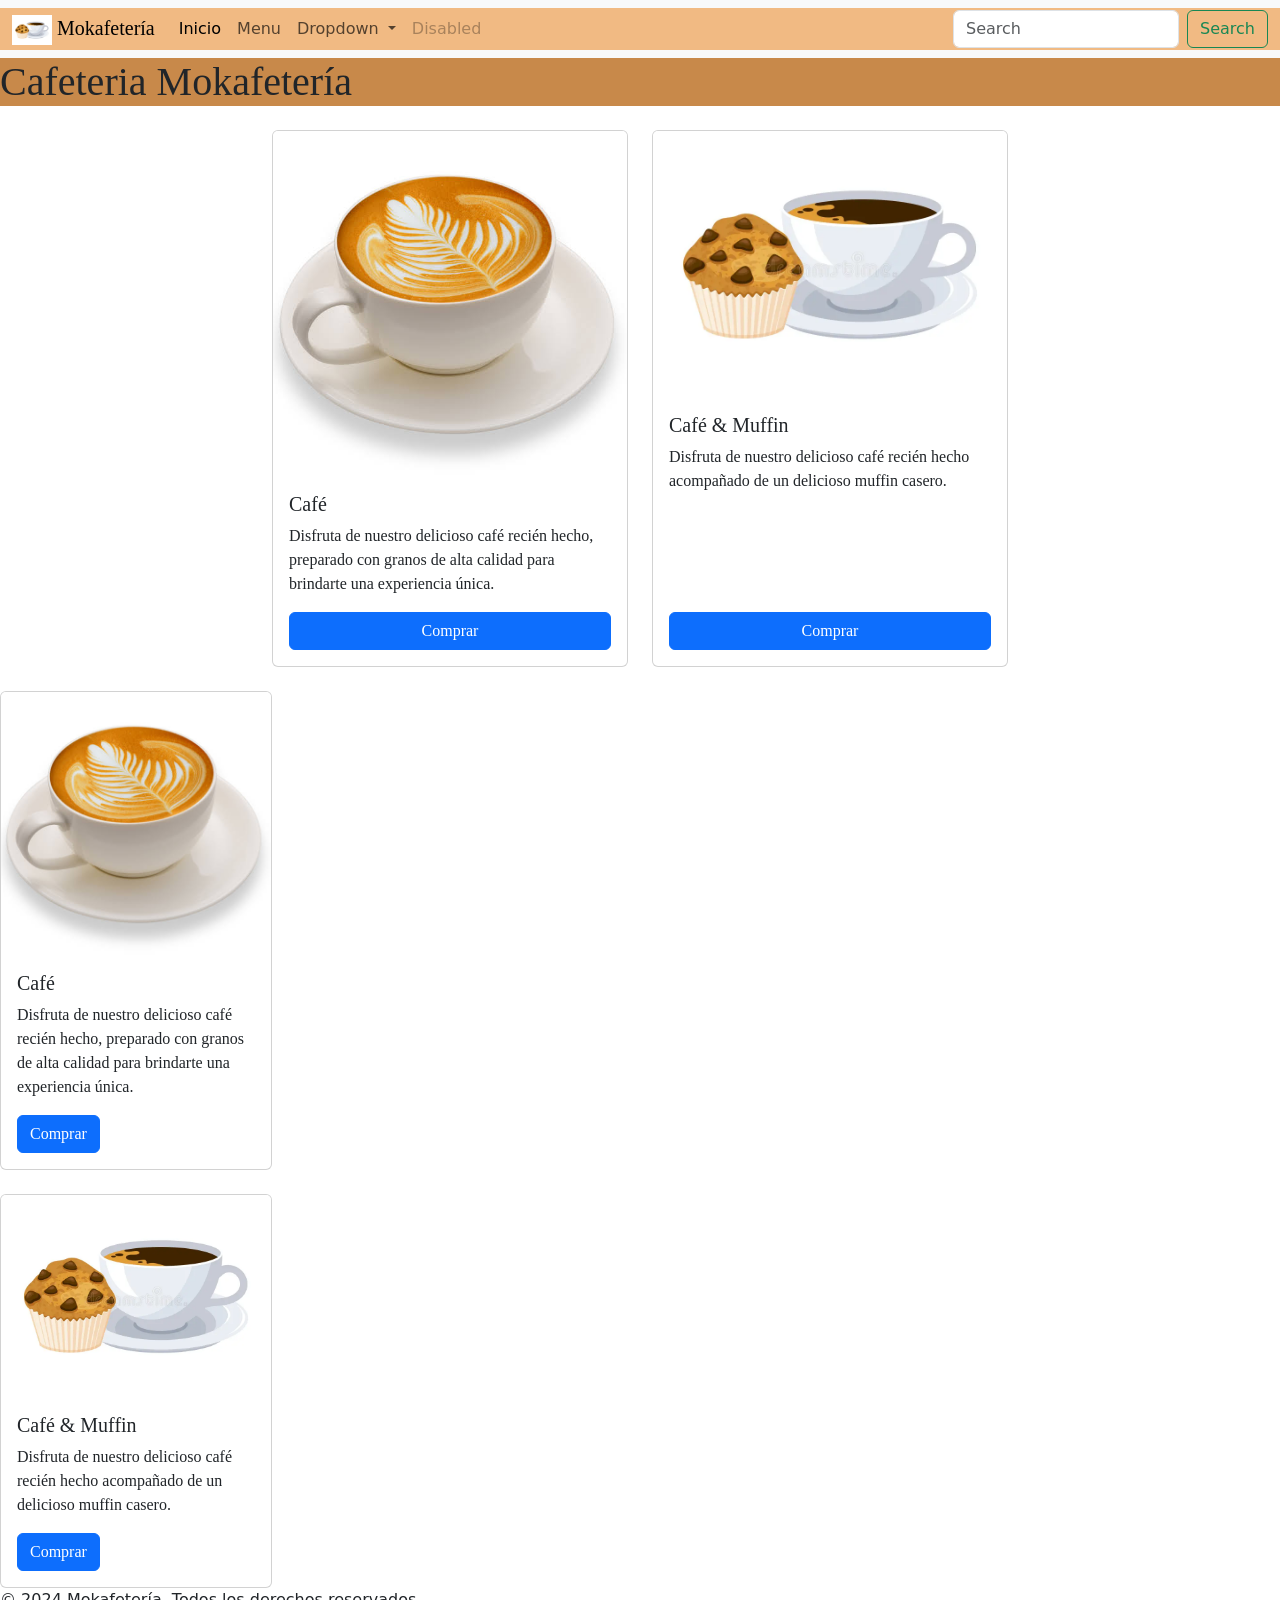
==== index.html @ 391c155c "nose" ====
<!DOCTYPE html>
<html>
    <head>
        <meta charset="utf-8"/>
        <title>Mokafetería</title>
        <link href="styles/index.css" rel="stylesheet">
        <link href="https://cdn.jsdelivr.net/npm/bootstrap@5.3.8/dist/css/bootstrap.min.css" rel="stylesheet">
    </head>

    <body>
      <!--BARRA DE NAVEGACION-->
        <nav class="navbar navbar-expand-lg bg-body-tertiary">
          <div class="container-fluid">
            <a class="navbar-brand" href="#"><img src="Imagenes/muffin-cafe-icon.webp" width="40"> Mokafetería</a>
            <button class="navbar-toggler" type="button" data-bs-toggle="collapse" data-bs-target="#navbarSupportedContent" aria-controls="navbarSupportedContent" aria-expanded="false" aria-label="Toggle navigation">
              <span class="navbar-toggler-icon"></span>
            </button>
            <div class="collapse navbar-collapse" id="navbarSupportedContent">
              <ul class="navbar-nav me-auto mb-2 mb-lg-0">
                <li class="nav-item">
                  <a class="nav-link active" aria-current="page" href="#">Inicio</a>
                </li>
                <li class="nav-item">
                  <a class="nav-link" href="#">Menu</a>
                </li>
                <li class="nav-item dropdown">
                  <a class="nav-link dropdown-toggle" href="#" role="button" data-bs-toggle="dropdown" aria-expanded="false">
                    Dropdown
                  </a>
                  <ul class="dropdown-menu">
                    <li><a class="dropdown-item" href="#">Action</a></li>
                    <li><a class="dropdown-item" href="#">Another action</a></li>
                    <li><hr class="dropdown-divider"></li>
                    <li><a class="dropdown-item" href="#">Something else here</a></li>
                  </ul>
                </li>
                <li class="nav-item">
                  <a class="nav-link disabled" aria-disabled="true">Disabled</a>
                </li>
              </ul>
              <form class="d-flex" role="search">
                <input class="form-control me-2" type="search" placeholder="Search" aria-label="Search"/>
                <button class="btn btn-outline-success" type="submit">Search</button>
              </form>
            </div>
          </div>
        </nav>
        <!-- TÍTULO DE LA PÁGINA -->
        <h1 class="titulo">Cafeteria Mokafetería</h1>

        <!-- TARJETA DE PRODUCTOS -->

        <div class="container my-4">
          <div class="row g-4 justify-content-center">
            
            <div class="col-12 col-md-6 col-lg-4 d-flex align-items-stretch">
              <div class="card w-100">
                <img src="Imagenes/cafe.jpg" class="card-img-top" alt="Imagen de café"/>
                <div class="card-body d-flex flex-column">
                  <h5 class="card-title">Café</h5>
                  <p class="card-text">Disfruta de nuestro delicioso café recién hecho, preparado con granos de alta calidad para brindarte una experiencia única.</p>
                  <a href="#" class="btn btn-primary mt-auto">Comprar</a>
                </div>
              </div>
            </div>

            <div class="col-12 col-md-6 col-lg-4 d-flex align-items-stretch">
              <div class="card w-100">
                <img src="Imagenes/muffin-cafe-icon.webp" class="card-img-top" alt="Imagen de café y muffin"/>
                <div class="card-body d-flex flex-column">
                  <h5 class="card-title">Café & Muffin</h5>
                  <p class="card-text">Disfruta de nuestro delicioso café recién hecho acompañado de un delicioso muffin casero.</p>
                  <a href="#" class="btn btn-primary mt-auto">Comprar</a>
                </div>
              </div>
            </div>

          </div>
        </div>
        
        <div class="card" style="width: 17rem;">
          <img src="Imagenes/cafe.jpg" class="card-img-top" alt="Imagen de café"/>
          <div class="card-body">
            <h5 class="card-title">Café</h5>
            <p class="card-text">Disfruta de nuestro delicioso café recién hecho, preparado con granos de alta calidad para brindarte una experiencia única.</p>
            <a href="#" class="btn btn-primary">Comprar</a>
          </div>
        </div>
        <br/>
        <div class="card" style="width: 17rem;">
          <img src="Imagenes/muffin-cafe-icon.webp" class="card-img-top" alt="Imagen de café"/>
          <div class="card-body">
            <h5 class="card-title">Café & Muffin</h5>
            <p class="card-text">Disfruta de nuestro delicioso café recién hecho acompañado de un delicioso muffin casero.</p>
            <a href="#" class="btn btn-primary">Comprar</a>
          </div>
        </div>
        <!-- PIE DE PÁGINA -->
        <footer class="footer">
          <p>&copy; 2024 Mokafetería. Todos los derechos reservados.</p>
        </footer>
        <script src="https://cdn.jsdelivr.net/npm/bootstrap@5.3.8/dist/js/bootstrap.bundle.min.js"></script>

        <script src = "script.js"></script>
    </body>
</html>
---- styles/index.css ----
/**
actualizzar repositorio
git remote add origin https://github.com/gitDarkoxd/Cafeteria-Muffin.git
git branch -M main
git push -u origin main
 */

html{
    background-color:rgb(200, 137, 74)
}
.titulo{
    font-family:Georgia, 'Times New Roman', Times, serif;
    background-color:rgb(200, 137, 74) 
}
.navbar-brand{
    font-family:Georgia, 'Times New Roman', Times, serif;
}
.container-fluid{
    background-color:rgb(241, 186, 131)
}

.card{
    font-family:Georgia, 'Times New Roman', Times, serif;
    background-color:rgb(146, 102, 59)
}
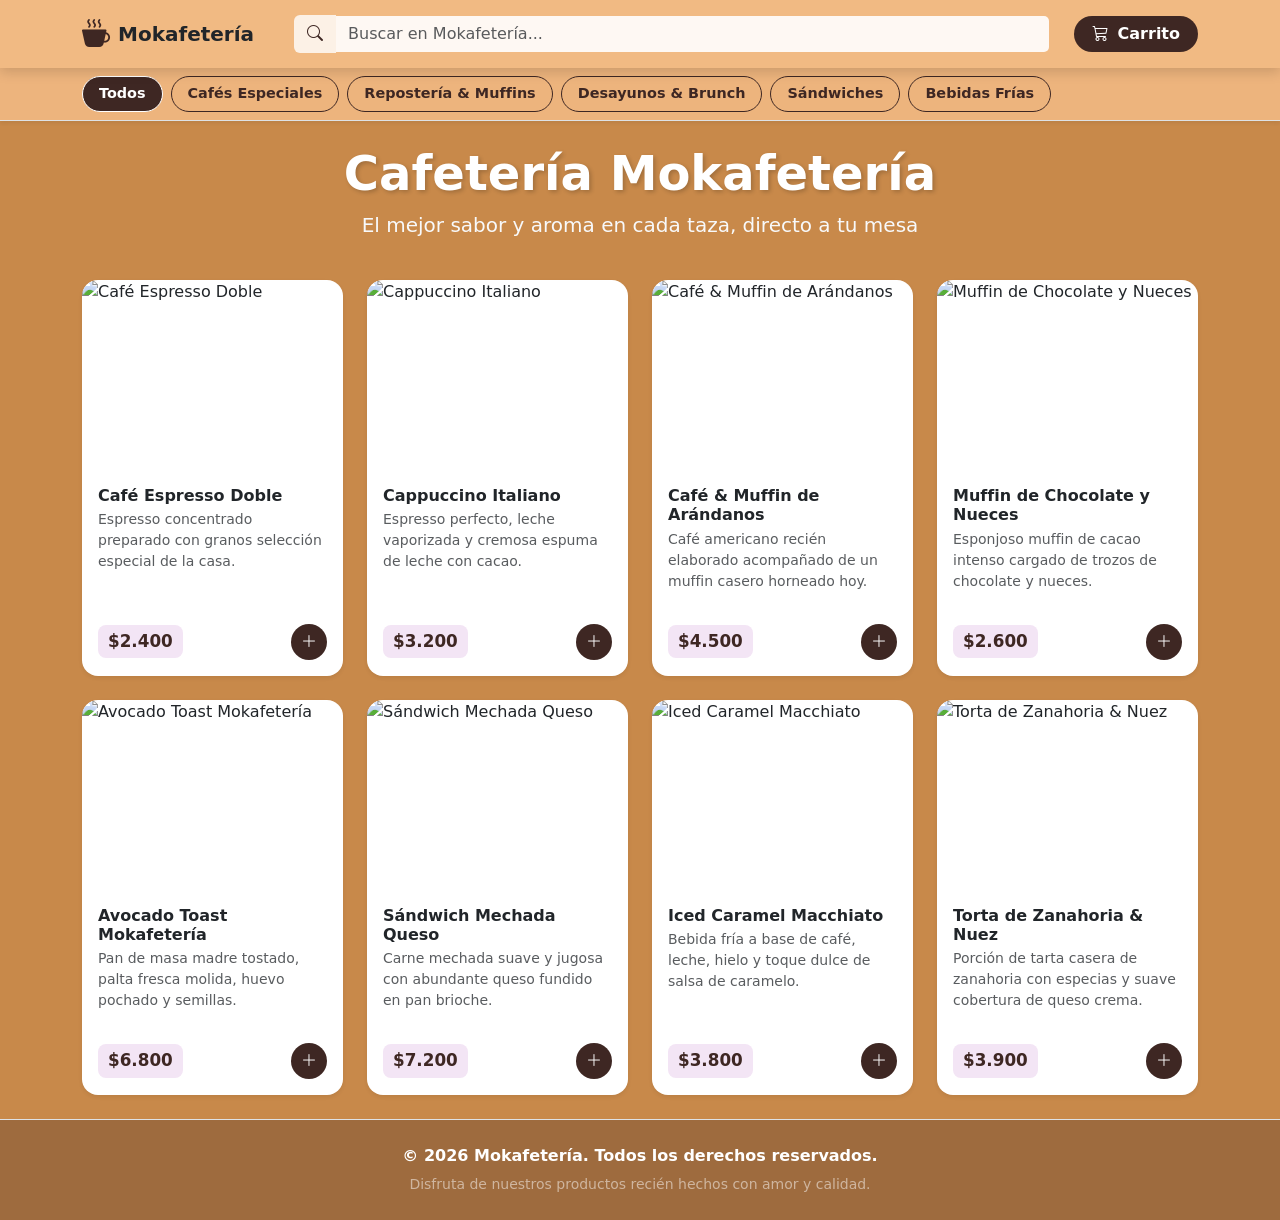
==== commit 25854c17: "gran actualizacion con IA, una segunda opcion en el archivo "Menu"" ====
--- a/index.html
+++ b/index.html
@@ -1,106 +1,108 @@
 <!DOCTYPE html>
-<html>
-    <head>
-        <meta charset="utf-8"/>
-        <title>Mokafetería</title>
-        <link href="styles/index.css" rel="stylesheet">
-        <link href="https://cdn.jsdelivr.net/npm/bootstrap@5.3.8/dist/css/bootstrap.min.css" rel="stylesheet">
-    </head>
+<html lang="es">
+<head>
+  <meta charset="UTF-8">
+  <meta name="viewport" content="width=device-width, initial-scale=1.0">
+  <title>Cafetería Mokafetería | Pedir en línea</title>
+  <!-- Bootstrap 5 CSS -->
+  <link href="https://cdn.jsdelivr.net/npm/bootstrap@5.3.2/dist/css/bootstrap.min.css" rel="stylesheet">
+  <!-- Bootstrap Icons -->
+  <link rel="stylesheet" href="https://cdn.jsdelivr.net/npm/bootstrap-icons@1.11.1/font/bootstrap-icons.css">
+  <!-- Custom CSS -->
+  <link href="styles/index.css" rel="stylesheet">
+</head>
+<body>
 
-    <body>
-      <!--BARRA DE NAVEGACION-->
-        <nav class="navbar navbar-expand-lg bg-body-tertiary">
-          <div class="container-fluid">
-            <a class="navbar-brand" href="#"><img src="Imagenes/muffin-cafe-icon.webp" width="40"> Mokafetería</a>
-            <button class="navbar-toggler" type="button" data-bs-toggle="collapse" data-bs-target="#navbarSupportedContent" aria-controls="navbarSupportedContent" aria-expanded="false" aria-label="Toggle navigation">
-              <span class="navbar-toggler-icon"></span>
-            </button>
-            <div class="collapse navbar-collapse" id="navbarSupportedContent">
-              <ul class="navbar-nav me-auto mb-2 mb-lg-0">
-                <li class="nav-item">
-                  <a class="nav-link active" aria-current="page" href="#">Inicio</a>
-                </li>
-                <li class="nav-item">
-                  <a class="nav-link" href="#">Menu</a>
-                </li>
-                <li class="nav-item dropdown">
-                  <a class="nav-link dropdown-toggle" href="#" role="button" data-bs-toggle="dropdown" aria-expanded="false">
-                    Dropdown
-                  </a>
-                  <ul class="dropdown-menu">
-                    <li><a class="dropdown-item" href="#">Action</a></li>
-                    <li><a class="dropdown-item" href="#">Another action</a></li>
-                    <li><hr class="dropdown-divider"></li>
-                    <li><a class="dropdown-item" href="#">Something else here</a></li>
-                  </ul>
-                </li>
-                <li class="nav-item">
-                  <a class="nav-link disabled" aria-disabled="true">Disabled</a>
-                </li>
-              </ul>
-              <form class="d-flex" role="search">
-                <input class="form-control me-2" type="search" placeholder="Search" aria-label="Search"/>
-                <button class="btn btn-outline-success" type="submit">Search</button>
-              </form>
-            </div>
+  <!-- NAVBAR PRINCIPAL (Color: rgb(241, 186, 131)) -->
+  <nav class="navbar navbar-expand-lg brand-navbar sticky-top">
+    <div class="container">
+      <a class="navbar-brand fw-bold text-dark d-flex align-items-center" href="#">
+        <i class="bi bi-cup-hot-fill me-2 fs-3 text-coffee"></i>
+        <span>Mokafetería</span>
+      </a>
+      
+      <!-- Búsqueda rápida -->
+      <div class="d-flex flex-grow-1 mx-lg-4 mx-2">
+        <div class="input-group">
+          <span class="input-group-text search-icon"><i class="bi bi-search"></i></span>
+          <input type="search" id="searchInput" class="form-control search-input" placeholder="Buscar en Mokafetería...">
+        </div>
+      </div>
+
+      <!-- Carrito / Pedido -->
+      <button class="btn btn-cart position-relative" data-bs-toggle="modal" data-bs-target="#cartModal">
+        <i class="bi bi-cart3 me-1"></i> Carrito
+        <span id="cartBadge" class="position-absolute top-0 start-100 translate-middle badge rounded-pill bg-danger d-none">
+          0
+        </span>
+      </button>
+    </div>
+  </nav>
+
+  <!-- BARRA DE CATEGORÍAS NAVEGABLE -->
+  <div class="categories-bar border-bottom py-2 shadow-sm">
+    <div class="container">
+      <div class="category-scroll d-flex gap-2">
+        <button class="btn btn-category active" data-category="todos">Todos</button>
+        <button class="btn btn-category" data-category="cafes">Cafés Especiales</button>
+        <button class="btn btn-category" data-category="reposteria">Repostería & Muffins</button>
+        <button class="btn btn-category" data-category="desayunos">Desayunos & Brunch</button>
+        <button class="btn btn-category" data-category="sandwiches">Sándwiches</button>
+        <button class="btn btn-category" data-category="bebidas">Bebidas Frías</button>
+      </div>
+    </div>
+  </div>
+
+  <!-- TÍTULO Y PRESENTACIÓN -->
+  <div class="container mt-4 text-center text-light">
+    <h1 class="fw-bold display-5 brand-title">Cafetería Mokafetería</h1>
+    <p class="lead">El mejor sabor y aroma en cada taza, directo a tu mesa</p>
+  </div>
+
+  <!-- CONTENIDO PRINCIPAL: GRILLA DE PRODUCTOS RESPONSIVA -->
+  <main class="container my-4">
+    <div id="productsGrid" class="row row-cols-1 row-cols-sm-2 row-cols-md-3 row-cols-lg-4 g-4">
+      <!-- Los productos se cargan dinámicamente desde script.js -->
+    </div>
+  </main>
+
+  <!-- MODAL CARRITO -->
+  <div class="modal fade" id="cartModal" tabindex="-1" aria-labelledby="cartModalLabel" aria-hidden="true">
+    <div class="modal-dialog modal-dialog-centered">
+      <div class="modal-content">
+        <div class="modal-header">
+          <h5 class="modal-title fw-bold" id="cartModalLabel"><i class="bi bi-bag-check me-2"></i>Tu Pedido</h5>
+          <button type="button" class="btn-close" data-bs-dismiss="modal" aria-label="Close"></button>
+        </div>
+        <div class="modal-body">
+          <div id="cartItemsContainer">
+            <p class="text-center text-muted py-4">Tu carrito está vacío</p>
           </div>
-        </nav>
-        <!-- TÍTULO DE LA PÁGINA -->
-        <h1 class="titulo">Cafeteria Mokafetería</h1>
-
-        <!-- TARJETA DE PRODUCTOS -->
-
-        <div class="container my-4">
-          <div class="row g-4 justify-content-center">
-            
-            <div class="col-12 col-md-6 col-lg-4 d-flex align-items-stretch">
-              <div class="card w-100">
-                <img src="Imagenes/cafe.jpg" class="card-img-top" alt="Imagen de café"/>
-                <div class="card-body d-flex flex-column">
-                  <h5 class="card-title">Café</h5>
-                  <p class="card-text">Disfruta de nuestro delicioso café recién hecho, preparado con granos de alta calidad para brindarte una experiencia única.</p>
-                  <a href="#" class="btn btn-primary mt-auto">Comprar</a>
-                </div>
-              </div>
-            </div>
-
-            <div class="col-12 col-md-6 col-lg-4 d-flex align-items-stretch">
-              <div class="card w-100">
-                <img src="Imagenes/muffin-cafe-icon.webp" class="card-img-top" alt="Imagen de café y muffin"/>
-                <div class="card-body d-flex flex-column">
-                  <h5 class="card-title">Café & Muffin</h5>
-                  <p class="card-text">Disfruta de nuestro delicioso café recién hecho acompañado de un delicioso muffin casero.</p>
-                  <a href="#" class="btn btn-primary mt-auto">Comprar</a>
-                </div>
-              </div>
-            </div>
-
+          <hr>
+          <div class="d-flex justify-content-between align-items-center fw-bold fs-5">
+            <span>Total:</span>
+            <span id="cartTotal">$0</span>
           </div>
         </div>
-        
-        <div class="card" style="width: 17rem;">
-          <img src="Imagenes/cafe.jpg" class="card-img-top" alt="Imagen de café"/>
-          <div class="card-body">
-            <h5 class="card-title">Café</h5>
-            <p class="card-text">Disfruta de nuestro delicioso café recién hecho, preparado con granos de alta calidad para brindarte una experiencia única.</p>
-            <a href="#" class="btn btn-primary">Comprar</a>
-          </div>
+        <div class="modal-footer">
+          <button type="button" class="btn btn-outline-secondary" data-bs-dismiss="modal">Seguir comprando</button>
+          <button type="button" id="checkoutBtn" class="btn btn-primary-custom" disabled>Confirmar Pedido</button>
         </div>
-        <br/>
-        <div class="card" style="width: 17rem;">
-          <img src="Imagenes/muffin-cafe-icon.webp" class="card-img-top" alt="Imagen de café"/>
-          <div class="card-body">
-            <h5 class="card-title">Café & Muffin</h5>
-            <p class="card-text">Disfruta de nuestro delicioso café recién hecho acompañado de un delicioso muffin casero.</p>
-            <a href="#" class="btn btn-primary">Comprar</a>
-          </div>
-        </div>
-        <!-- PIE DE PÁGINA -->
-        <footer class="footer">
-          <p>&copy; 2024 Mokafetería. Todos los derechos reservados.</p>
-        </footer>
-        <script src="https://cdn.jsdelivr.net/npm/bootstrap@5.3.8/dist/js/bootstrap.bundle.min.js"></script>
+      </div>
+    </div>
+  </div>
 
-        <script src = "script.js"></script>
-    </body>
+  <!-- PIE DE PÁGINA -->
+  <footer class="footer text-center py-4 border-top">
+    <div class="container">
+      <p class="mb-1 fw-semibold">&copy; 2026 Mokafetería. Todos los derechos reservados.</p>
+      <small class="text-white-50">Disfruta de nuestros productos recién hechos con amor y calidad.</small>
+    </div>
+  </footer>
+
+  <!-- Bootstrap 5 JS Bundle -->
+  <script src="https://cdn.jsdelivr.net/npm/bootstrap@5.3.2/dist/js/bootstrap.bundle.min.js"></script>
+  <!-- Custom JS -->
+  <script src="script.js"></script>
+</body>
 </html>
--- a/styles/index.css
+++ b/styles/index.css
@@ -1,25 +1,167 @@
-/**
-actualizzar repositorio
-git remote add origin https://github.com/gitDarkoxd/Cafeteria-Muffin.git
-git branch -M main
-git push -u origin main
- */
+/* ESTILOS PERSONALIZADOS MOKAFETERÍA */
 
-html{
-    background-color:rgb(200, 137, 74)
-}
-.titulo{
-    font-family:Georgia, 'Times New Roman', Times, serif;
-    background-color:rgb(200, 137, 74) 
-}
-.navbar-brand{
-    font-family:Georgia, 'Times New Roman', Times, serif;
-}
-.container-fluid{
-    background-color:rgb(241, 186, 131)
+:root {
+  --bg-color: rgb(200, 137, 74);
+  --header-color: rgb(241, 186, 131);
+  --coffee-dark: #3e2723;
+  --coffee-accent: #5d4037;
+  --card-bg: #ffffff;
 }
 
-.card{
-    font-family:Georgia, 'Times New Roman', Times, serif;
-    background-color:rgb(146, 102, 59)
+body {
+  background-color: var(--bg-color);
+  font-family: 'Segoe UI', system-ui, -apple-system, sans-serif;
+  min-height: 100vh;
+  display: flex;
+  flex-direction: column;
 }
+
+main {
+  flex: 1;
+}
+
+/* NAVBAR Y HEADER */
+.brand-navbar {
+  background-color: var(--header-color) !important;
+  box-shadow: 0 4px 12px rgba(0, 0, 0, 0.15);
+}
+
+.text-coffee {
+  color: var(--coffee-dark);
+}
+
+.search-icon {
+  background-color: rgba(255, 255, 255, 0.8);
+  border-color: transparent;
+  color: var(--coffee-dark);
+}
+
+.search-input {
+  background-color: rgba(255, 255, 255, 0.9);
+  border-color: transparent;
+}
+
+.search-input:focus {
+  background-color: #ffffff;
+  box-shadow: 0 0 0 0.25rem rgba(62, 39, 35, 0.25);
+  border-color: var(--coffee-dark);
+}
+
+.btn-cart {
+  background-color: var(--coffee-dark);
+  color: #ffffff;
+  font-weight: 600;
+  border-radius: 20px;
+  padding: 6px 18px;
+  border: none;
+  transition: all 0.2s ease;
+}
+
+.btn-cart:hover {
+  background-color: var(--coffee-accent);
+  color: #ffffff;
+  transform: translateY(-1px);
+}
+
+/* CATEGORÍAS */
+.categories-bar {
+  background-color: rgba(241, 186, 131, 0.9);
+}
+
+.category-scroll {
+  overflow-x: auto;
+  white-space: nowrap;
+  scrollbar-width: none;
+}
+
+.category-scroll::-webkit-scrollbar {
+  display: none;
+}
+
+.btn-category {
+  border-radius: 20px;
+  padding: 6px 16px;
+  font-weight: 600;
+  font-size: 0.9rem;
+  color: var(--coffee-dark);
+  border: 1px solid var(--coffee-dark);
+  background-color: transparent;
+  transition: all 0.2s ease;
+}
+
+.btn-category:hover,
+.btn-category.active {
+  background-color: var(--coffee-dark);
+  color: #ffffff;
+}
+
+/* TÍTULO DE LA PÁGINA */
+.brand-title {
+  color: #ffffff;
+  text-shadow: 2px 2px 4px rgba(0, 0, 0, 0.2);
+}
+
+/* TARJETAS DE PRODUCTO RESPONSIVAS */
+.card-product {
+  border: none;
+  border-radius: 16px;
+  background-color: var(--card-bg);
+  transition: transform 0.25s ease, box-shadow 0.25s ease;
+  overflow: hidden;
+}
+
+.card-product:hover {
+  transform: translateY(-6px);
+  box-shadow: 0 12px 20px rgba(0, 0, 0, 0.2);
+}
+
+.card-product img {
+  height: 190px;
+  object-fit: cover;
+}
+
+.badge-price {
+  background-color: #f3e5f5;
+  color: var(--coffee-dark);
+  font-weight: 700;
+  font-size: 1.05rem;
+  border-radius: 8px;
+  padding: 4px 10px;
+}
+
+.btn-add-cart {
+  background-color: var(--coffee-dark);
+  color: #ffffff;
+  border: none;
+  width: 36px;
+  height: 36px;
+  border-radius: 50%;
+  display: flex;
+  align-items: center;
+  justify-content: center;
+  transition: background-color 0.2s ease, transform 0.2s ease;
+}
+
+.btn-add-cart:hover {
+  background-color: var(--coffee-accent);
+  transform: scale(1.1);
+}
+
+/* MODAL Y FOOTER */
+.btn-primary-custom {
+  background-color: var(--coffee-dark);
+  color: #ffffff;
+  border: none;
+  padding: 8px 20px;
+  border-radius: 8px;
+  font-weight: 600;
+}
+
+.btn-primary-custom:hover:not(:disabled) {
+  background-color: var(--coffee-accent);
+}
+
+.footer {
+  background-color: rgba(62, 39, 35, 0.3);
+  color: #ffffff;
+}
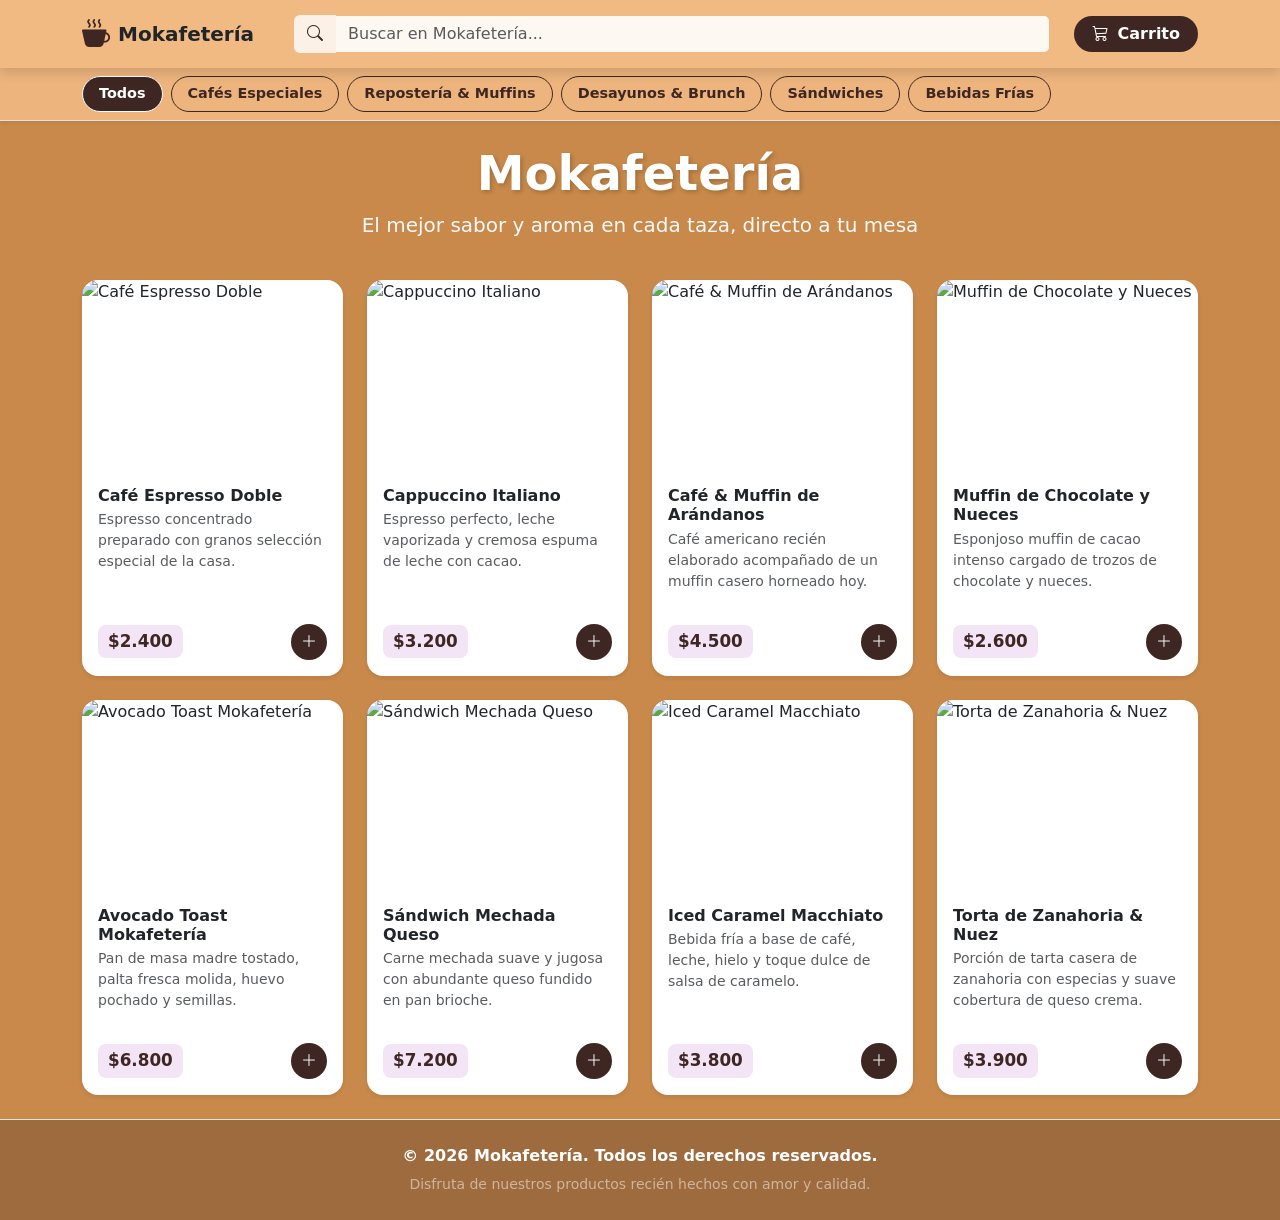
==== commit 3ecb409f: "casi listo" ====
--- a/index.html
+++ b/index.html
@@ -55,7 +55,7 @@
 
   <!-- TÍTULO Y PRESENTACIÓN -->
   <div class="container mt-4 text-center text-light">
-    <h1 class="fw-bold display-5 brand-title">Cafetería Mokafetería</h1>
+    <h1 class="fw-bold display-5 brand-title">Mokafetería</h1>
     <p class="lead">El mejor sabor y aroma en cada taza, directo a tu mesa</p>
   </div>
 
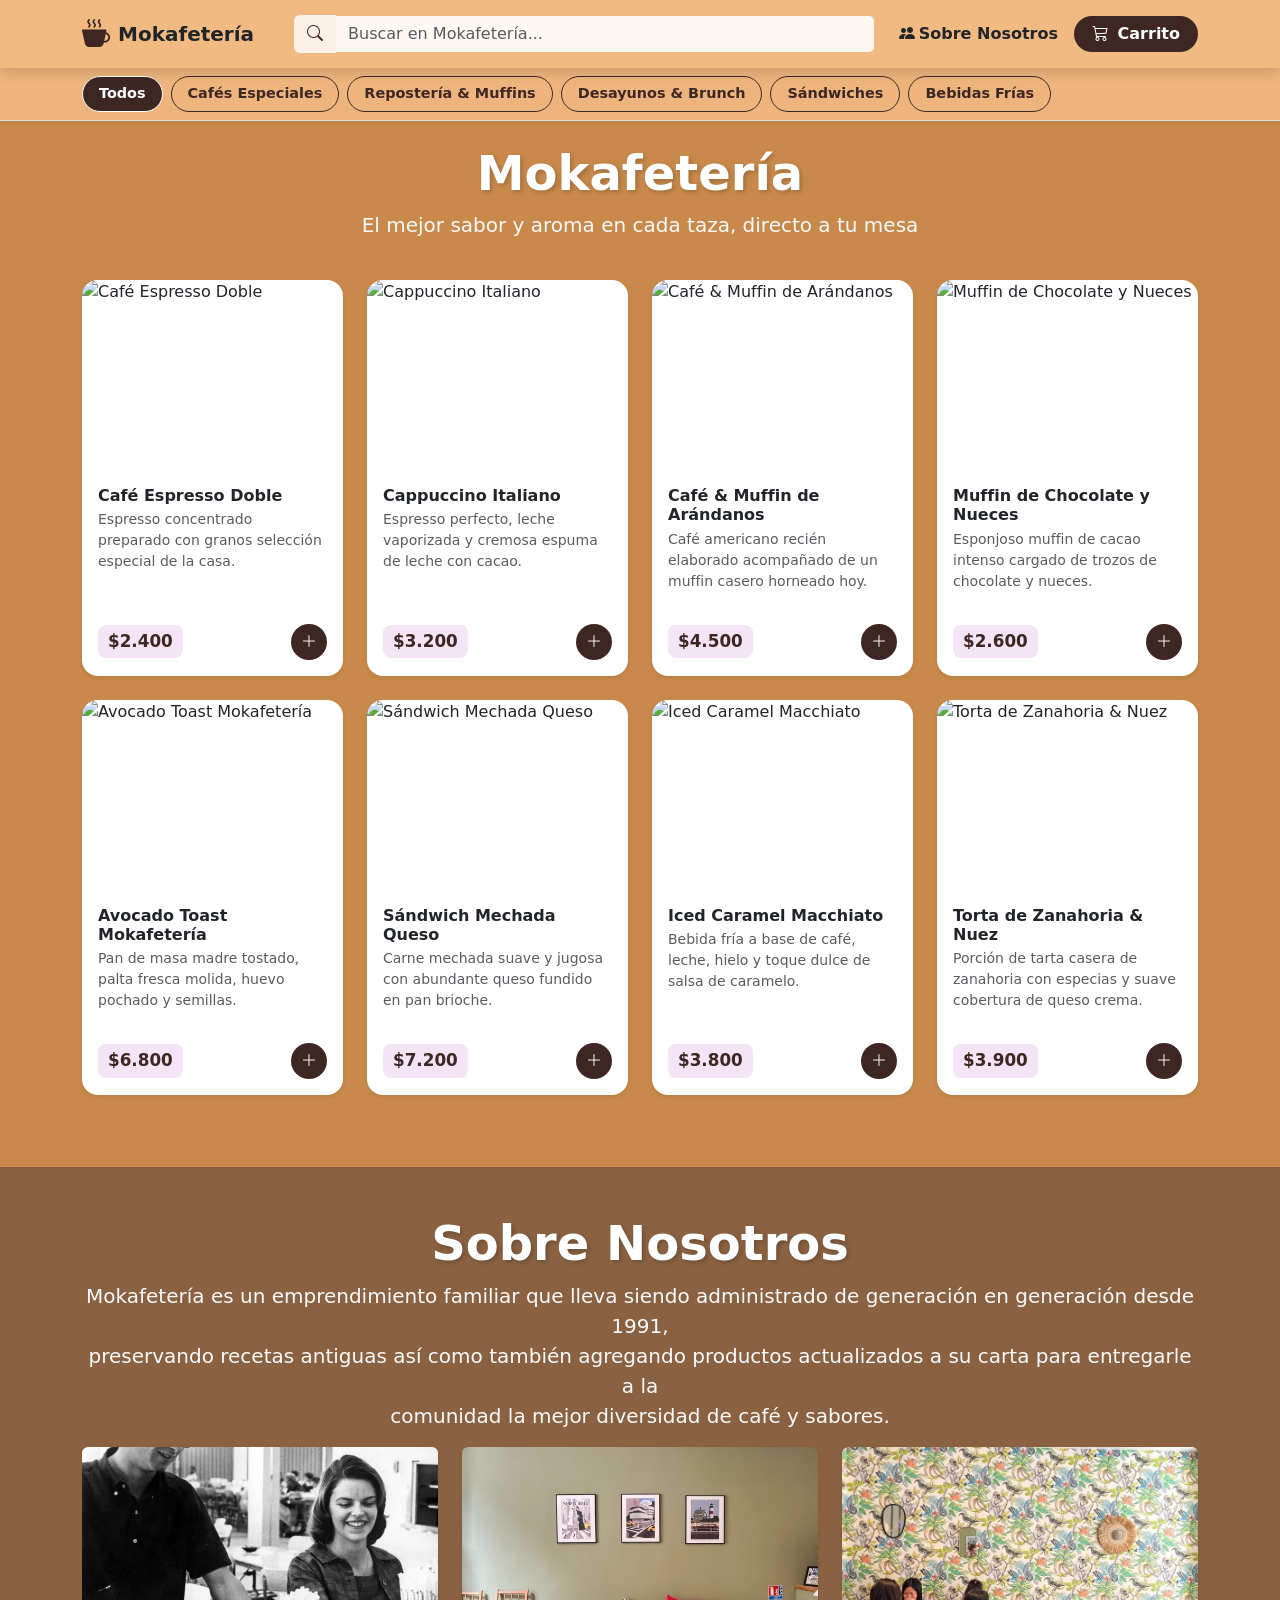
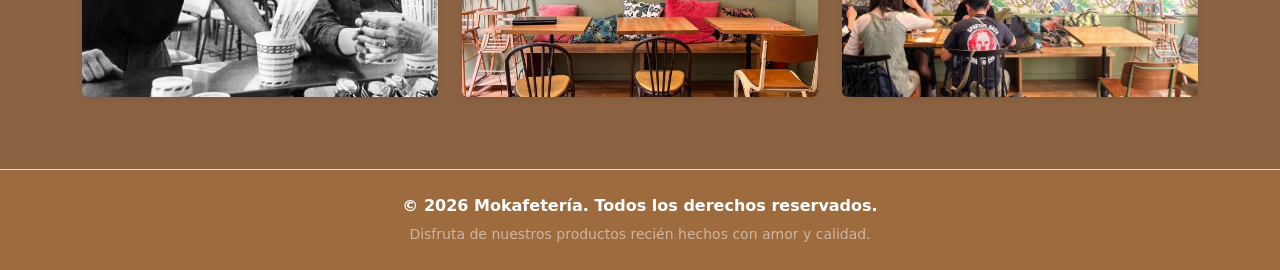
==== commit 7d32507a: "Agrega sección 'Sobre nosotros'" ====
--- a/index.html
+++ b/index.html
@@ -28,6 +28,10 @@
           <input type="search" id="searchInput" class="form-control search-input" placeholder="Buscar en Mokafetería...">
         </div>
       </div>
+      <!--BOTON A "SOBRE NOSOTROS"-->
+      <a href="#sobre-nosotros" class="text-dark text-decoration-none fw-bold me-3 d-none d-md-block">
+        <i class="bi bi-people-fill me-1"></i>Sobre Nosotros
+      </a>
 
       <!-- Carrito / Pedido -->
       <button class="btn btn-cart position-relative" data-bs-toggle="modal" data-bs-target="#cartModal">
@@ -92,6 +96,27 @@
     </div>
   </div>
 
+  <!--SOBRE NOSOTROS-->
+  <div id="sobre-nosotros" class="text-center text-light py-5 mt-5">
+    <div class="container">
+    <h1 class="fw-bold display-5 brand-title">Sobre Nosotros</h1>
+    <p class="lead">Mokafetería es un emprendimiento familiar que lleva siendo administrado de generación en generación desde 1991,<br>
+                    preservando recetas antiguas así como también agregando productos actualizados a su carta para entregarle a la<br>
+                    comunidad la mejor diversidad de café y sabores.</p>
+    <div class="row text-center">
+  <div class="col-md-4 mb-4">
+    <img src="Imagenes/cafeteria-personas.webp" alt="Fundadores" class="img-fluid rounded shadow-sm foto-galeria">
+  </div>
+  <div class="col-md-4 mb-4">
+    <img src="Imagenes/cafeteria-verde.jpg" alt="barista" class="img-fluid rounded shadow-sm foto-galeria">
+  </div>
+  <div class="col-md-4 mb-4">
+    <img src="Imagenes/cafeteria-pared.jpg" alt="barista" class="img-fluid rounded shadow-sm foto-galeria">
+  </div>
+      </div>
+    </div>
+  </div>
+
   <!-- PIE DE PÁGINA -->
   <footer class="footer text-center py-4 border-top">
     <div class="container">
--- a/styles/index.css
+++ b/styles/index.css
@@ -147,6 +147,18 @@
   transform: scale(1.1);
 }
 
+/* SOBRE NOSOTROS */
+.foto-galeria {
+    width: 100%;       
+    height: 250px;
+    object-fit: cover; 
+}
+
+#sobre-nosotros {
+    background-color: #8a6242;
+    scroll-margin-top: 70px;
+}
+
 /* MODAL Y FOOTER */
 .btn-primary-custom {
   background-color: var(--coffee-dark);
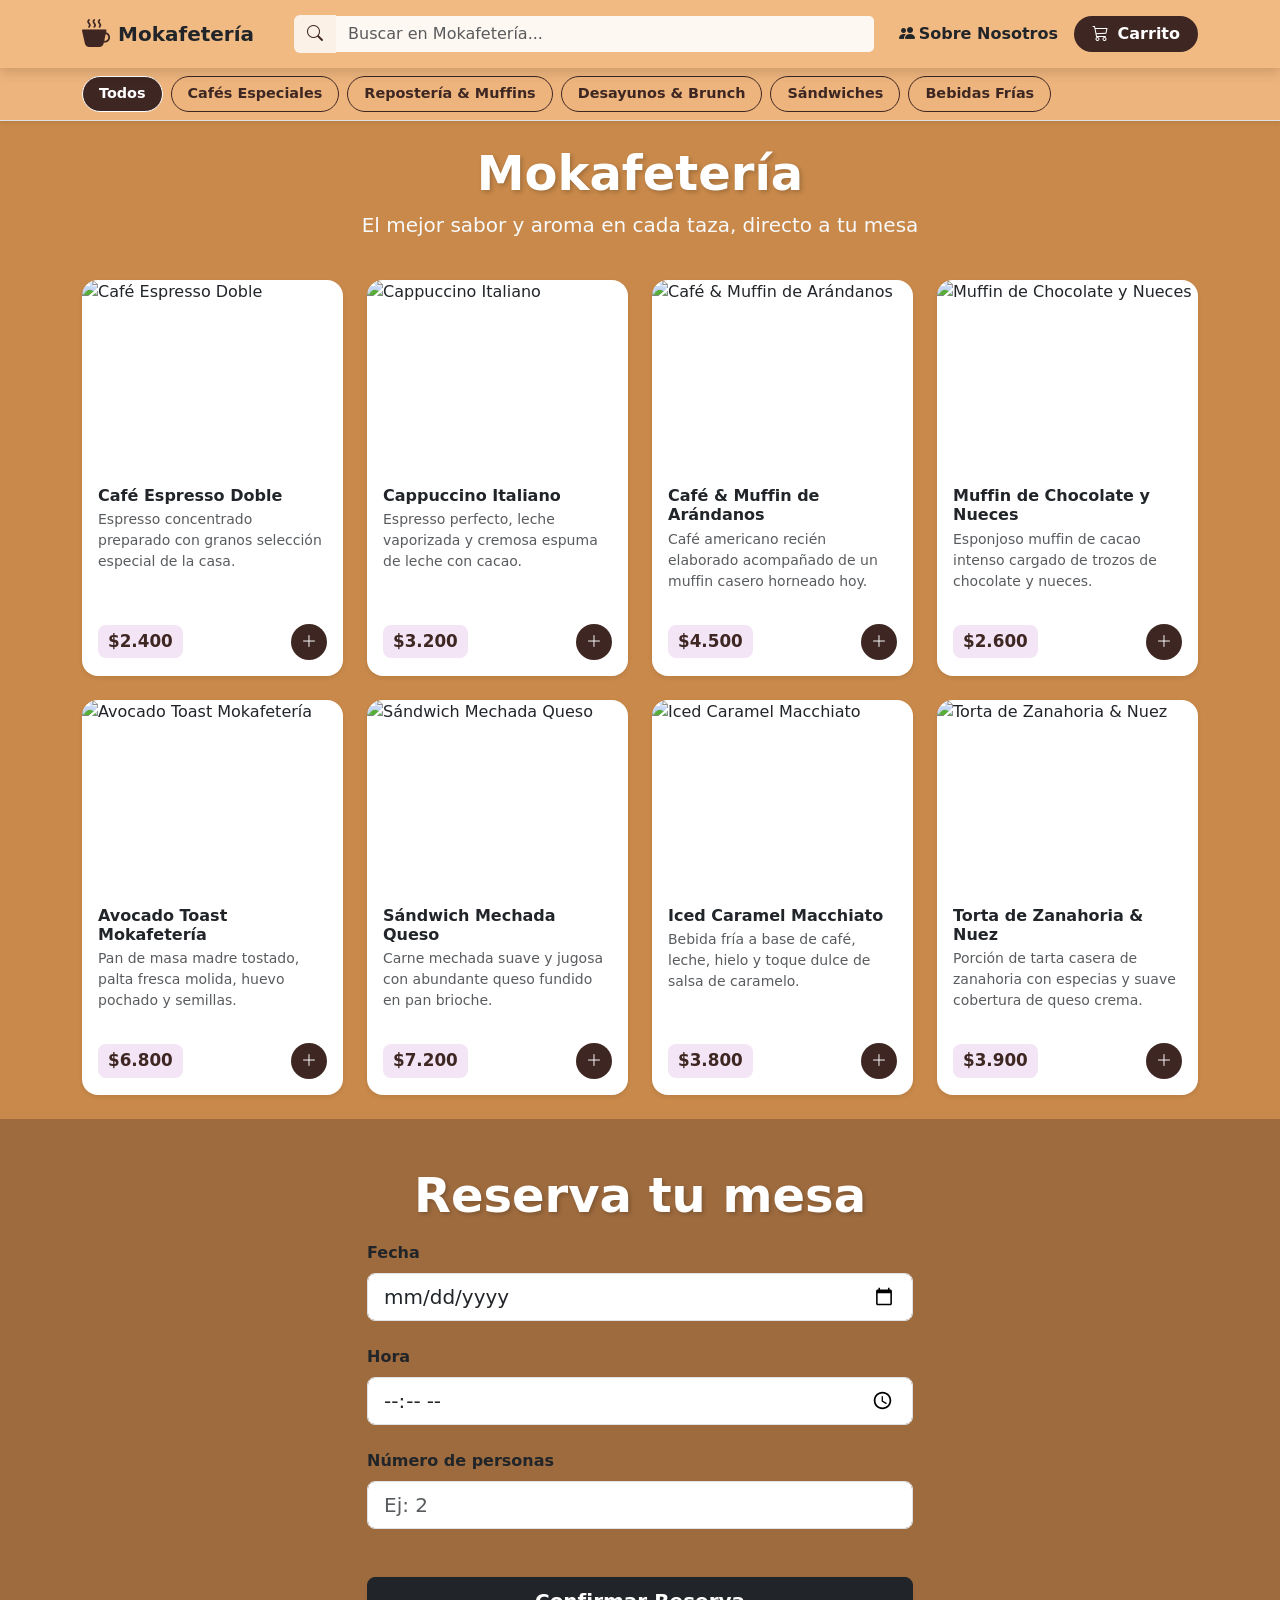
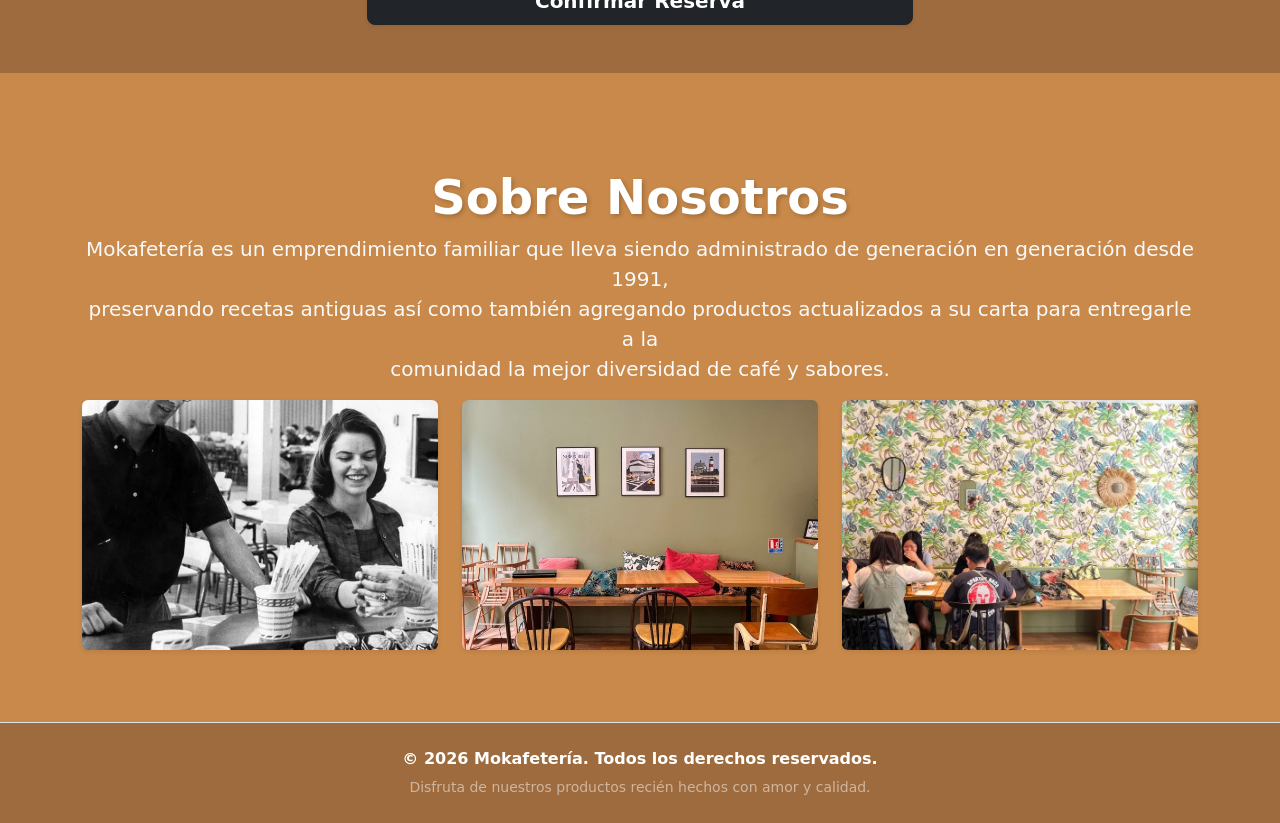
==== commit 1522ae7c: "Agrega reserva de mesas" ====
--- a/index.html
+++ b/index.html
@@ -96,6 +96,42 @@
     </div>
   </div>
 
+  <!--RESERVA DE MESAS-->
+  <div id="reservas" class="text-center py-5">
+    <div class="container">
+      
+      <h1 class="fw-bold display-5 brand-title mb-3">Reserva tu mesa</h1>
+      
+      <div class="row justify-content-center text-start">
+        <div class="col-md-8 col-lg-6">
+          
+          <div id="reservaMensaje" class="alert d-none" role="alert"></div>
+
+          <form id="reservaForm">
+            <div class="mb-4">
+              <label for="reservaFecha" class="form-label fw-semibold">Fecha</label>
+              <input type="date" id="reservaFecha" class="form-control form-control-lg" required>
+            </div>
+            
+            <div class="mb-4">
+              <label for="reservaHora" class="form-label fw-semibold">Hora</label>
+              <input type="time" id="reservaHora" class="form-control form-control-lg" required>
+            </div>
+            
+            <div class="mb-5">
+              <label for="reservaPersonas" class="form-label fw-semibold">Número de personas</label>
+              <input type="number" id="reservaPersonas" class="form-control form-control-lg" min="1" max="20" placeholder="Ej: 2" required>
+            </div>
+            
+            <button type="submit" class="btn btn-dark btn-lg w-100 fw-bold shadow-sm">Confirmar Reserva</button>
+          </form>
+
+        </div>
+      </div>
+      
+    </div>
+  </div>
+
   <!--SOBRE NOSOTROS-->
   <div id="sobre-nosotros" class="text-center text-light py-5 mt-5">
     <div class="container">
--- a/styles/index.css
+++ b/styles/index.css
@@ -147,6 +147,11 @@
   transform: scale(1.1);
 }
 
+/* RESERVA DE MESAS */
+#reservas {
+    background-color: rgba(62, 39, 35, 0.3);
+}
+
 /* SOBRE NOSOTROS */
 .foto-galeria {
     width: 100%;       
@@ -155,7 +160,7 @@
 }
 
 #sobre-nosotros {
-    background-color: #8a6242;
+    background-color: rgb(200, 137, 74);;
     scroll-margin-top: 70px;
 }
 
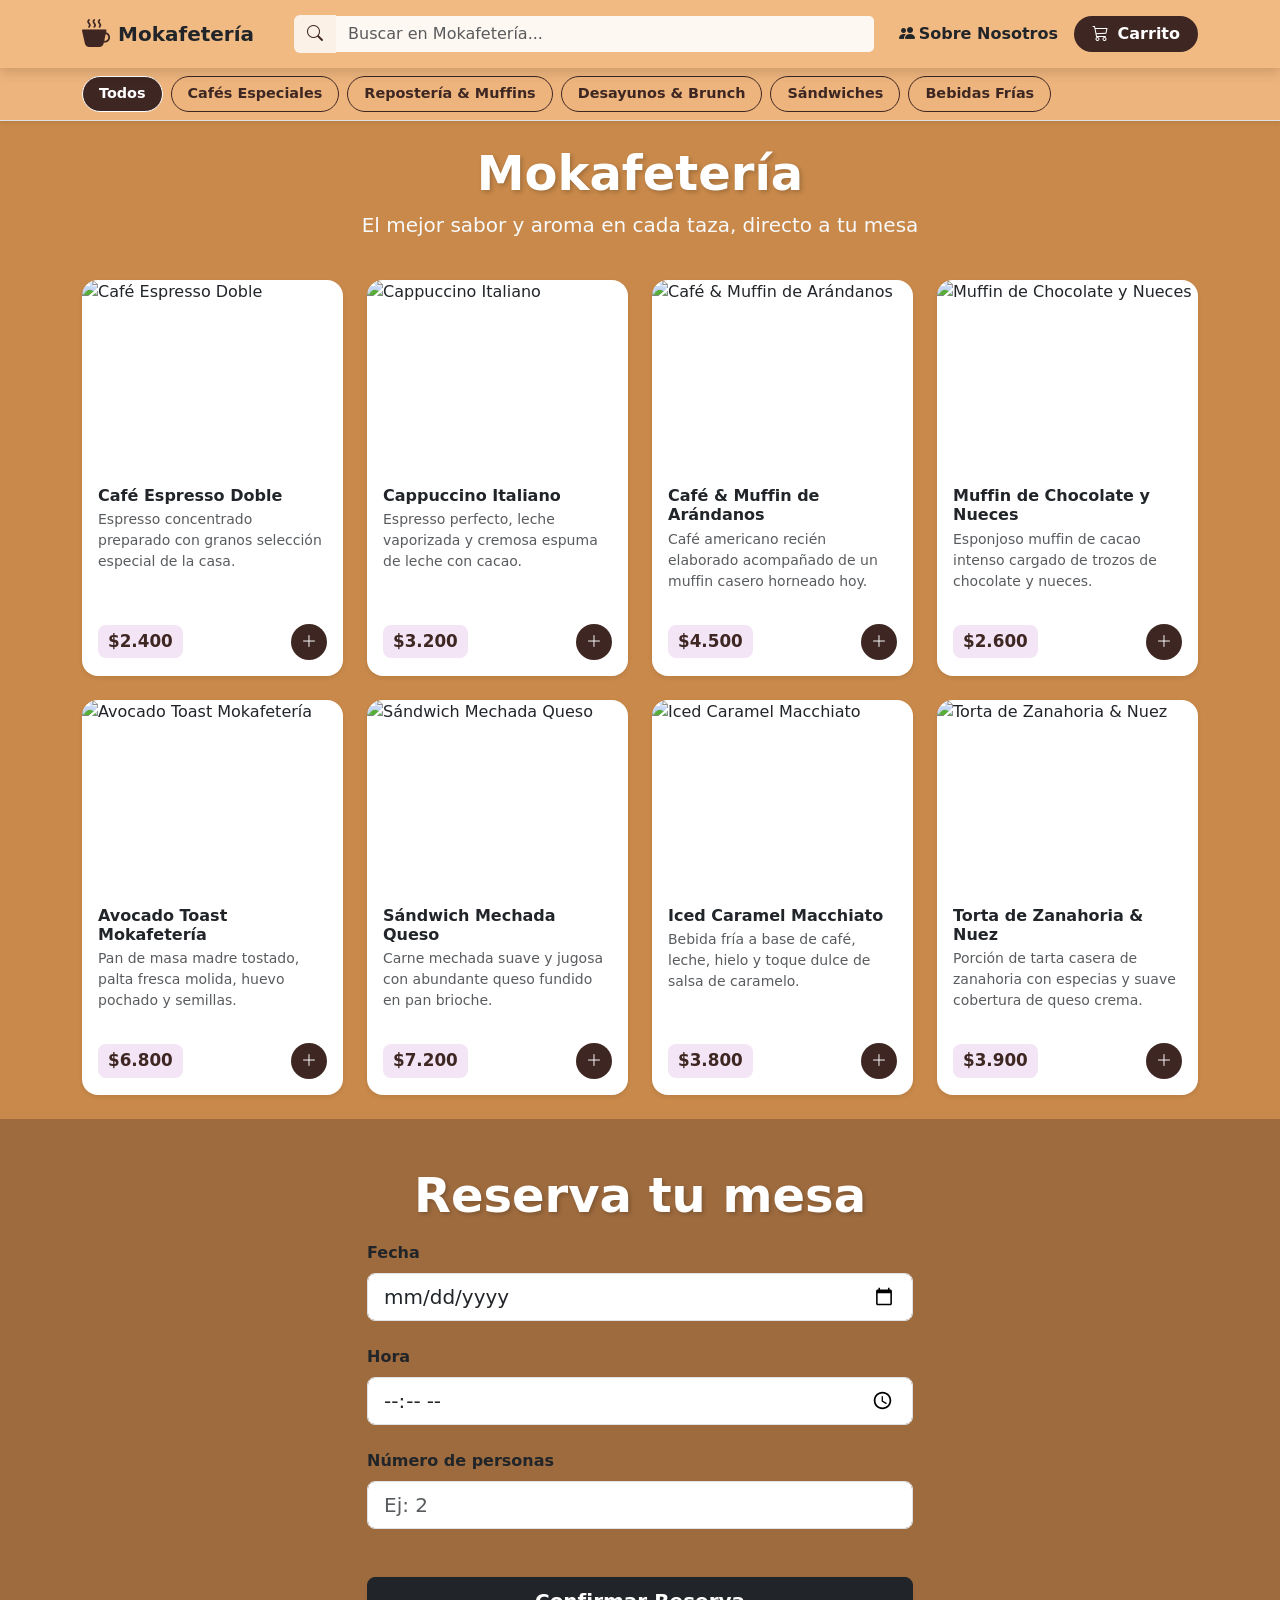
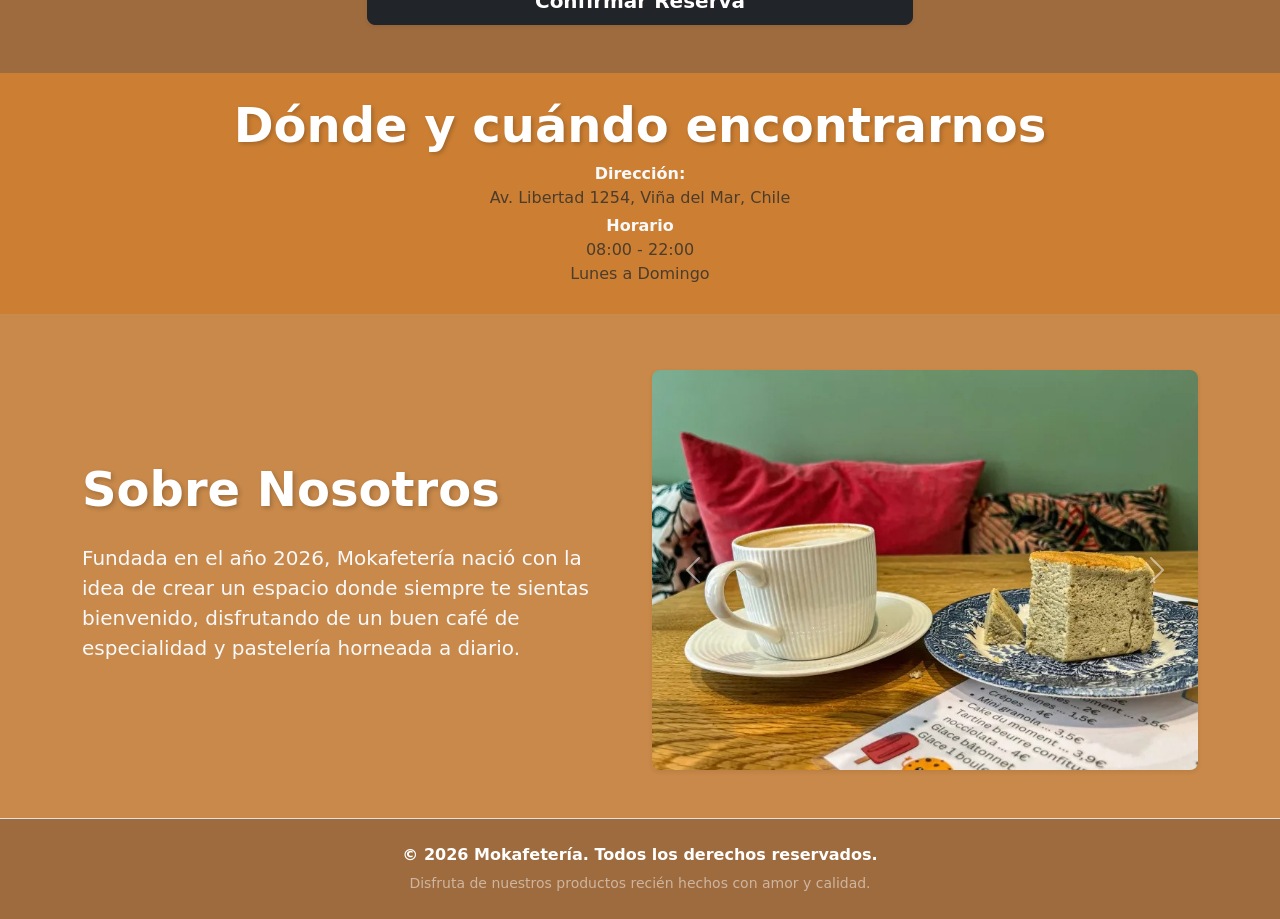
==== commit 8415df48: "Agrega primera versión de ubicación y horario, modifica 'sobre nosotros'" ====
--- a/index.html
+++ b/index.html
@@ -132,23 +132,73 @@
     </div>
   </div>
 
-  <!--SOBRE NOSOTROS-->
-  <div id="sobre-nosotros" class="text-center text-light py-5 mt-5">
-    <div class="container">
-    <h1 class="fw-bold display-5 brand-title">Sobre Nosotros</h1>
-    <p class="lead">Mokafetería es un emprendimiento familiar que lleva siendo administrado de generación en generación desde 1991,<br>
-                    preservando recetas antiguas así como también agregando productos actualizados a su carta para entregarle a la<br>
-                    comunidad la mejor diversidad de café y sabores.</p>
-    <div class="row text-center">
-  <div class="col-md-4 mb-4">
-    <img src="Imagenes/cafeteria-personas.webp" alt="Fundadores" class="img-fluid rounded shadow-sm foto-galeria">
-  </div>
-  <div class="col-md-4 mb-4">
-    <img src="Imagenes/cafeteria-verde.jpg" alt="barista" class="img-fluid rounded shadow-sm foto-galeria">
-  </div>
-  <div class="col-md-4 mb-4">
-    <img src="Imagenes/cafeteria-pared.jpg" alt="barista" class="img-fluid rounded shadow-sm foto-galeria">
-  </div>
+  <!--UBICACION Y HORARIO DE ATENCION-->
+  <div id="ubicacion-horario" class="text-center text-light py-4">
+    <div class="container">
+      <h1 class="fw-bold display-5 brand-title">Dónde y cuándo encontrarnos</h1>
+        <div>
+          <strong>Dirección:</strong>
+            <p class="mb-1 text-muted">Av. Libertad 1254, Viña del Mar, Chile<br></p>
+        </div>
+         <div>
+          <strong>Horario</strong>
+            <p class="mb-1 text-muted">08:00 - 22:00<br>Lunes a Domingo</p>
+        </div>
+    </div>
+  </div>
+
+ <!--SOBRE NOSOTROS-->
+  <div id="sobre-nosotros" class="text-light py-5 mt-2">
+    <div class="container">
+      <div class="row align-items-center">
+        
+        <!-- TEXTO -->
+        <div class="col-md-6 text-start mb-4 mb-md-0">
+          <h1 class="fw-bold display-5 brand-title mb-4">Sobre Nosotros</h1>
+          <p class="lead">Fundada en el año 2026, Mokafetería nació con la idea de crear un espacio donde siempre te sientas bienvenido, disfrutando de un buen café de especialidad y pastelería horneada a diario.</p>
+        </div>
+
+        <!-- CARROUSEL AUTOMATICO DE FOTOS -->
+        <div class="col-md-6">
+          <div id="carruselSobreNosotros" class="carousel slide shadow-sm rounded" data-bs-ride="carousel">
+            
+            <div class="carousel-inner rounded">
+            
+              <div class="carousel-item active" data-bs-interval="3000">
+                <img src="Imagenes/cafe-y-pastel.jpg" alt="Fundadores" class="d-block w-100 carrusel-img">
+              </div>
+              
+              <div class="carousel-item" data-bs-interval="3000">
+                <img src="Imagenes/cafeteria-verde.jpg" alt="Barista" class="d-block w-100 carrusel-img">
+              </div>
+              
+              <div class="carousel-item" data-bs-interval="3000">
+                <img src="Imagenes/cafeteria-pared.jpg" alt="Interior" class="d-block w-100 carrusel-img">
+              </div>
+
+              <div class="carousel-item" data-bs-interval="3000">
+                <img src="Imagenes/cafetero.jpg" alt="Interior" class="d-block w-100 carrusel-img">
+              </div>
+
+              <div class="carousel-item" data-bs-interval="3000">
+                <img src="Imagenes/mesas.webp" alt="Interior" class="d-block w-100 carrusel-img">
+              </div>
+
+            </div>
+
+            <!-- Botones de control (Flechas izquierda y derecha) -->
+            <button class="carousel-control-prev" type="button" data-bs-target="#carruselSobreNosotros" data-bs-slide="prev">
+              <span class="carousel-control-prev-icon" aria-hidden="true"></span>
+              <span class="visually-hidden">Anterior</span>
+            </button>
+            <button class="carousel-control-next" type="button" data-bs-target="#carruselSobreNosotros" data-bs-slide="next">
+              <span class="carousel-control-next-icon" aria-hidden="true"></span>
+              <span class="visually-hidden">Siguiente</span>
+            </button>
+            
+          </div>
+        </div>
+
       </div>
     </div>
   </div>
--- a/styles/index.css
+++ b/styles/index.css
@@ -152,16 +152,22 @@
     background-color: rgba(62, 39, 35, 0.3);
 }
 
-/* SOBRE NOSOTROS */
-.foto-galeria {
-    width: 100%;       
-    height: 250px;
-    object-fit: cover; 
+/*UBICACION Y HORARIO */
+#ubicacion-horario {
+  background-color: rgba(204, 127, 49, 0.9);
 }
 
+
+/* SOBRE NOSOTROS */
 #sobre-nosotros {
     background-color: rgb(200, 137, 74);;
     scroll-margin-top: 70px;
+}
+
+.carrusel-img {
+    height: 400px;         
+    object-fit: cover;     
+    border-radius: 8px;
 }
 
 /* MODAL Y FOOTER */
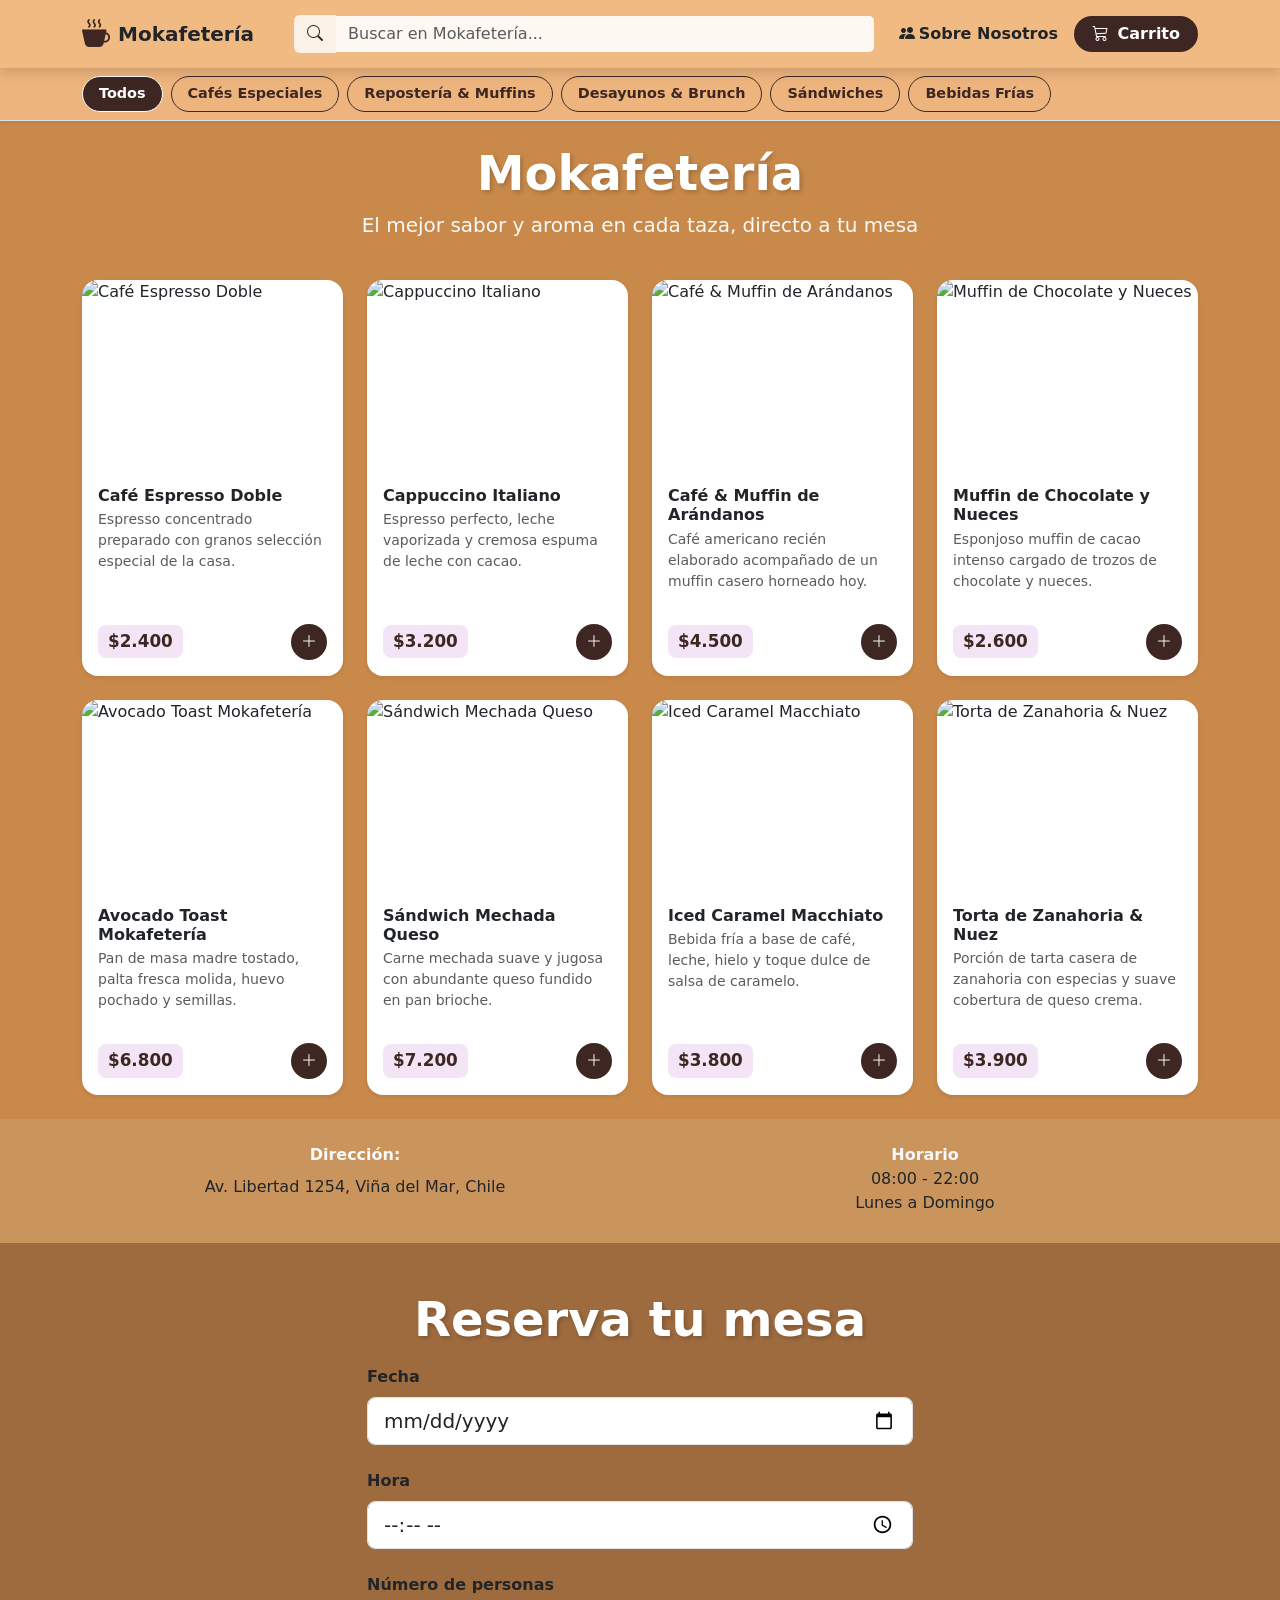
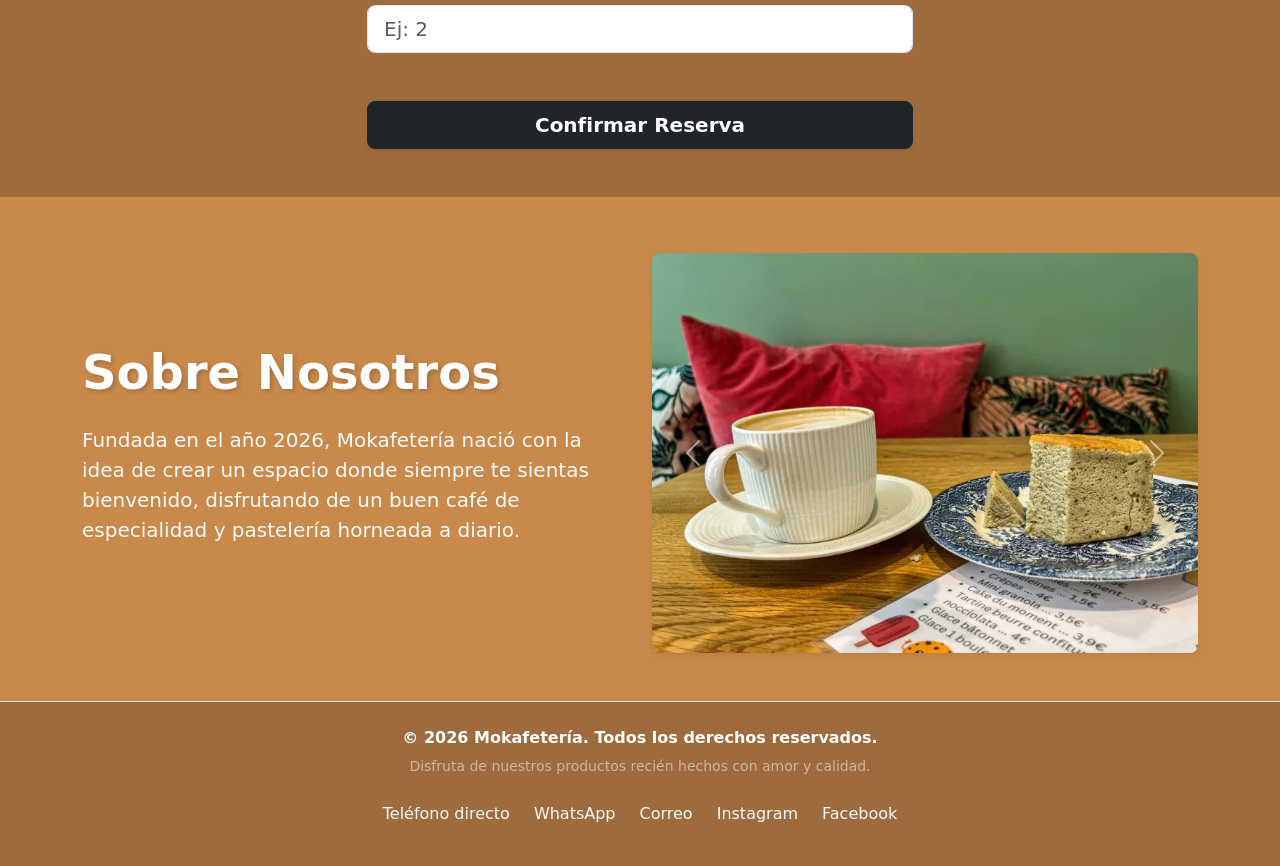
==== commit 54b39cb7: "Añadir contactos en footer, modificar horario y ubicación" ====
--- a/index.html
+++ b/index.html
@@ -96,6 +96,22 @@
     </div>
   </div>
 
+  <!--UBICACION Y HORARIO DE ATENCION-->
+  <div id="ubicacion-horario" class="text-center text-light py-4">
+    <div class="container">
+      <div class="row">
+        <div class="col-12 col-md-6 mb-3 mb-md-0">
+          <strong>Dirección:</strong>
+          <p class="mt-2 text-dark">Av. Libertad 1254, Viña del Mar, Chile</p>
+        </div>
+        <div class="col-12 col-md-6">
+          <strong>Horario</strong>
+          <p class="mb-1 text-dark">08:00 - 22:00<br>Lunes a Domingo</p>
+        </div>
+      </div>
+    </div>
+  </div>
+
   <!--RESERVA DE MESAS-->
   <div id="reservas" class="text-center py-5">
     <div class="container">
@@ -129,21 +145,6 @@
         </div>
       </div>
       
-    </div>
-  </div>
-
-  <!--UBICACION Y HORARIO DE ATENCION-->
-  <div id="ubicacion-horario" class="text-center text-light py-4">
-    <div class="container">
-      <h1 class="fw-bold display-5 brand-title">Dónde y cuándo encontrarnos</h1>
-        <div>
-          <strong>Dirección:</strong>
-            <p class="mb-1 text-muted">Av. Libertad 1254, Viña del Mar, Chile<br></p>
-        </div>
-         <div>
-          <strong>Horario</strong>
-            <p class="mb-1 text-muted">08:00 - 22:00<br>Lunes a Domingo</p>
-        </div>
     </div>
   </div>
 
@@ -208,6 +209,28 @@
     <div class="container">
       <p class="mb-1 fw-semibold">&copy; 2026 Mokafetería. Todos los derechos reservados.</p>
       <small class="text-white-50">Disfruta de nuestros productos recién hechos con amor y calidad.</small>
+      <div class="d-flex justify-content-center flex-wrap gap-4 mb-3 mt-4">
+      <!-- Teléfono -->
+      <a href="tel:+56987654321" class="text-light text-decoration-none">
+        Teléfono directo
+      </a>
+      <!-- WhatsApp -->
+      <a href="https://wa.me/56987654321?text=Hola%20Mokafeter%C3%ADa,%20quisiera%20hacer%20una%20consulta." target="_blank" class="text-light text-decoration-none">
+        WhatsApp
+      </a>
+      <!-- Correo -->
+      <a href="mailto:contacto@mokafeteria.cl?subject=Consulta%20desde%20la%20web" class="text-light text-decoration-none">
+        Correo
+      </a>
+      <!-- Instagram -->
+      <a href="https://instagram.com/mokafeteria_vina" target="_blank" class="text-light text-decoration-none">
+        Instagram
+      </a>
+      <!-- Facebook -->
+      <a href="https://facebook.com/mokafeteria" target="_blank" class="text-light text-decoration-none">
+        Facebook
+      </a>
+    </div>
     </div>
   </footer>
 
--- a/styles/index.css
+++ b/styles/index.css
@@ -154,13 +154,13 @@
 
 /*UBICACION Y HORARIO */
 #ubicacion-horario {
-  background-color: rgba(204, 127, 49, 0.9);
+  background-color: rgb(202, 148, 93);
 }
 
 
 /* SOBRE NOSOTROS */
 #sobre-nosotros {
-    background-color: rgb(200, 137, 74);;
+    background-color: rgb(200, 137, 74);
     scroll-margin-top: 70px;
 }
 
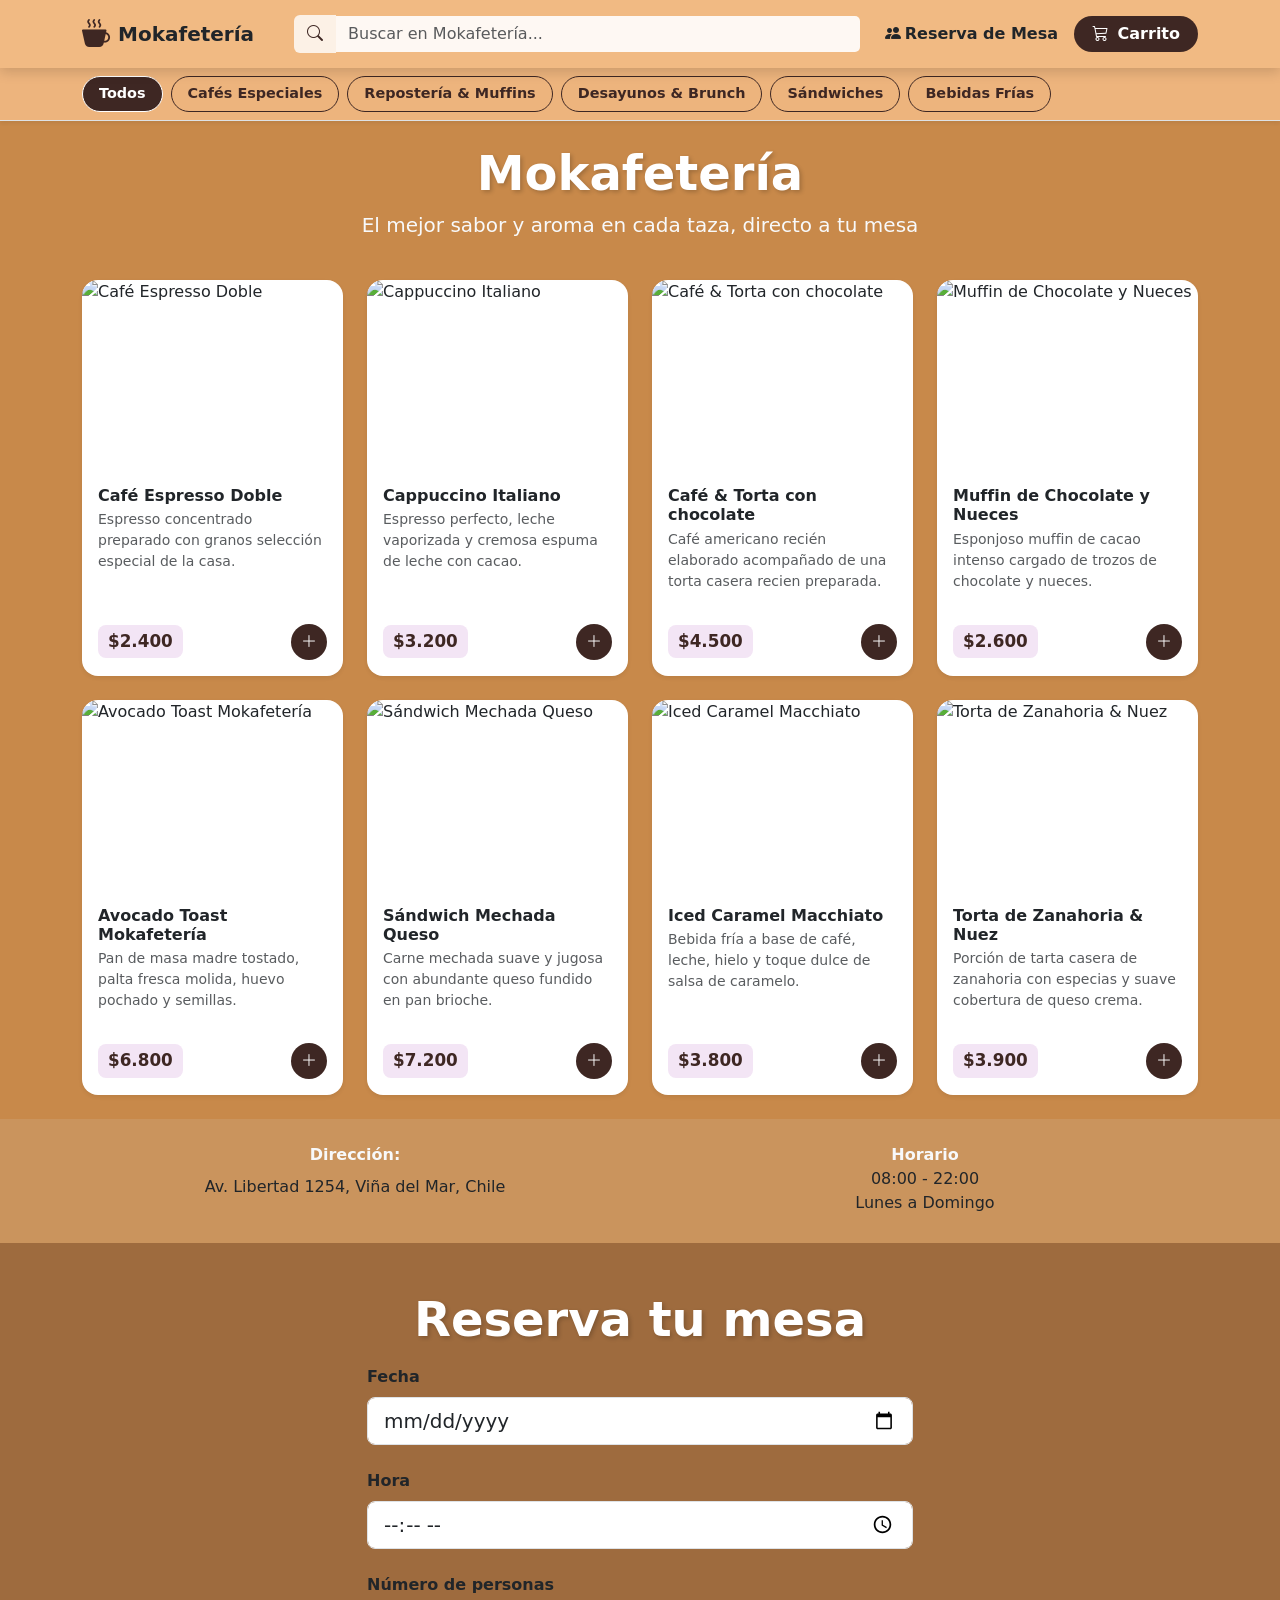
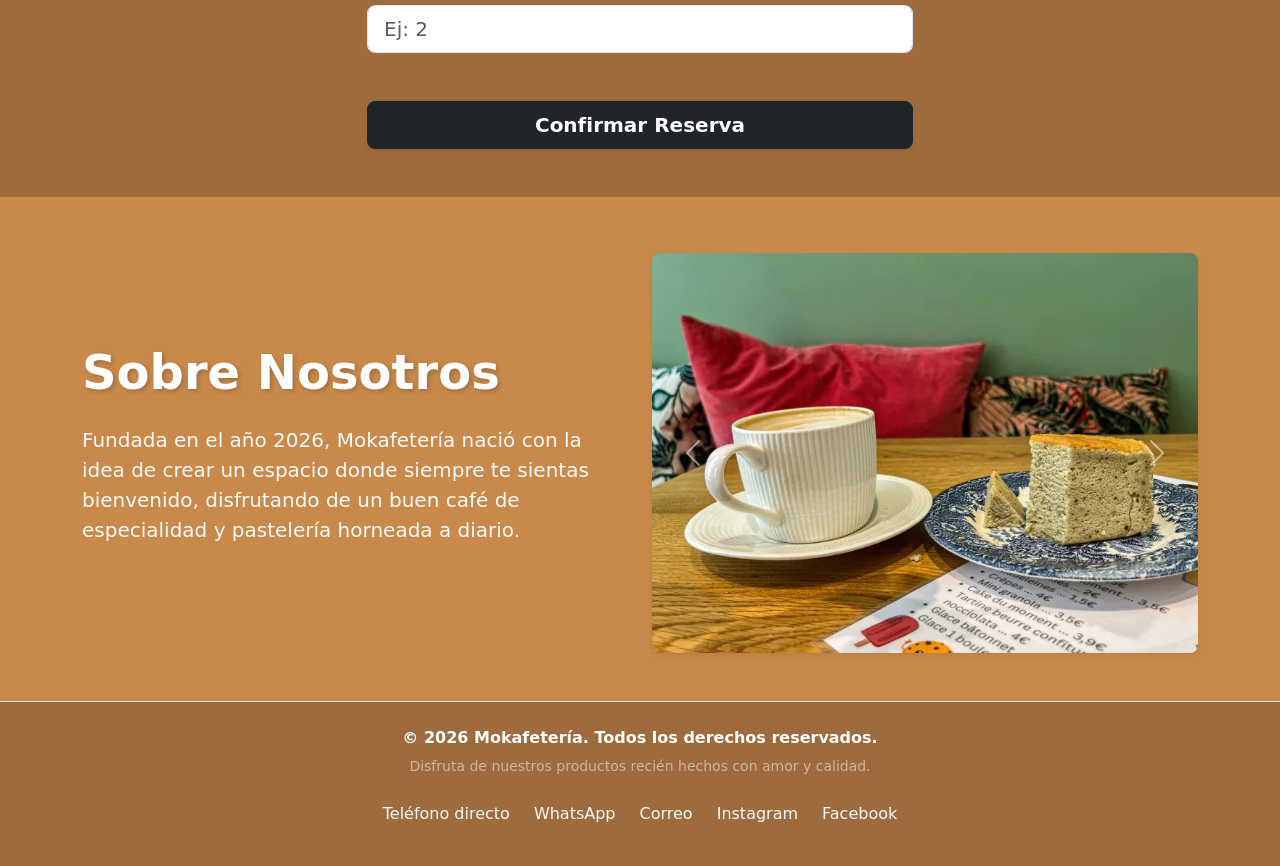
==== commit dc9eb175: "actualizacion antes de pasarse a react" ====
--- a/index.html
+++ b/index.html
@@ -16,7 +16,7 @@
   <!-- NAVBAR PRINCIPAL (Color: rgb(241, 186, 131)) -->
   <nav class="navbar navbar-expand-lg brand-navbar sticky-top">
     <div class="container">
-      <a class="navbar-brand fw-bold text-dark d-flex align-items-center" href="#">
+      <a class="navbar-brand fw-bold text-dark d-flex align-items-center" href="index.html">
         <i class="bi bi-cup-hot-fill me-2 fs-3 text-coffee"></i>
         <span>Mokafetería</span>
       </a>
@@ -29,8 +29,8 @@
         </div>
       </div>
       <!--BOTON A "SOBRE NOSOTROS"-->
-      <a href="#sobre-nosotros" class="text-dark text-decoration-none fw-bold me-3 d-none d-md-block">
-        <i class="bi bi-people-fill me-1"></i>Sobre Nosotros
+      <a href="ReservaMesa.html" class="text-dark text-decoration-none fw-bold me-3 d-none d-md-block">
+        <i class="bi bi-people-fill me-1"></i>Reserva de Mesa
       </a>
 
       <!-- Carrito / Pedido -->
